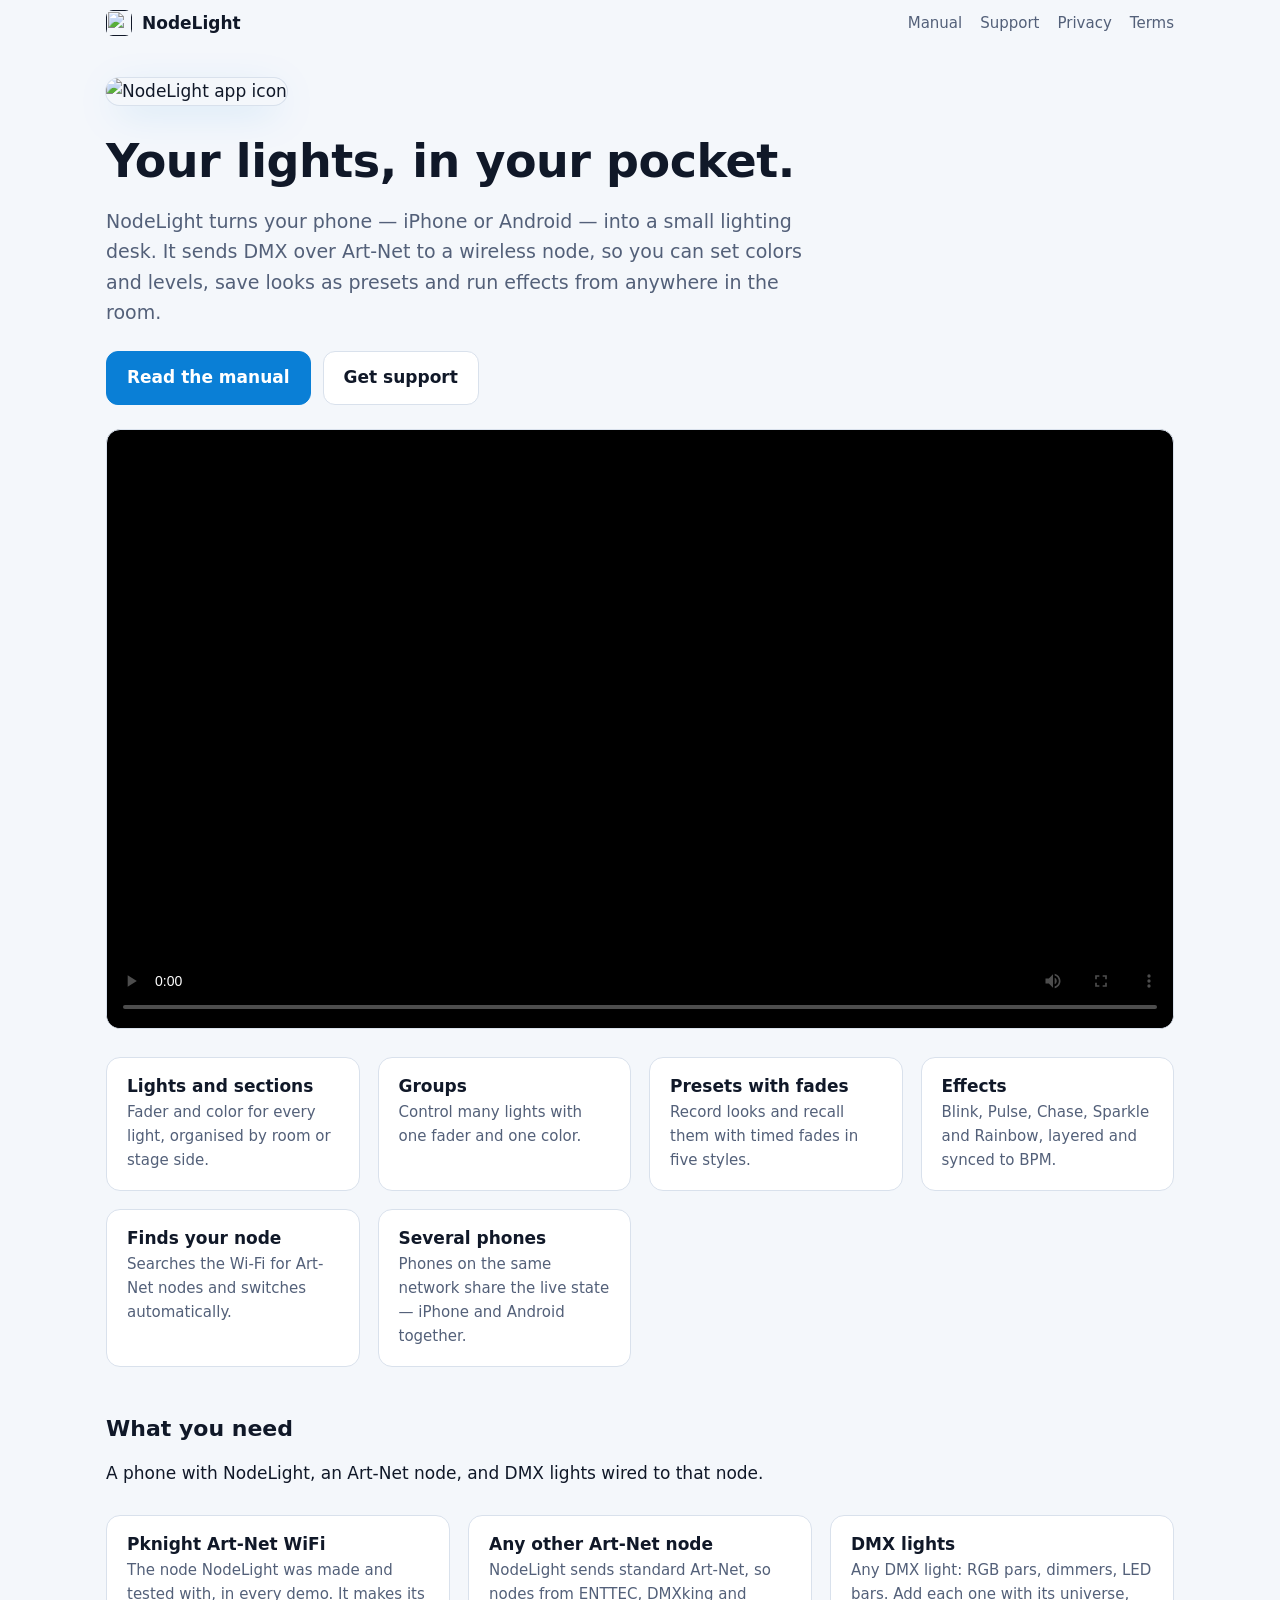
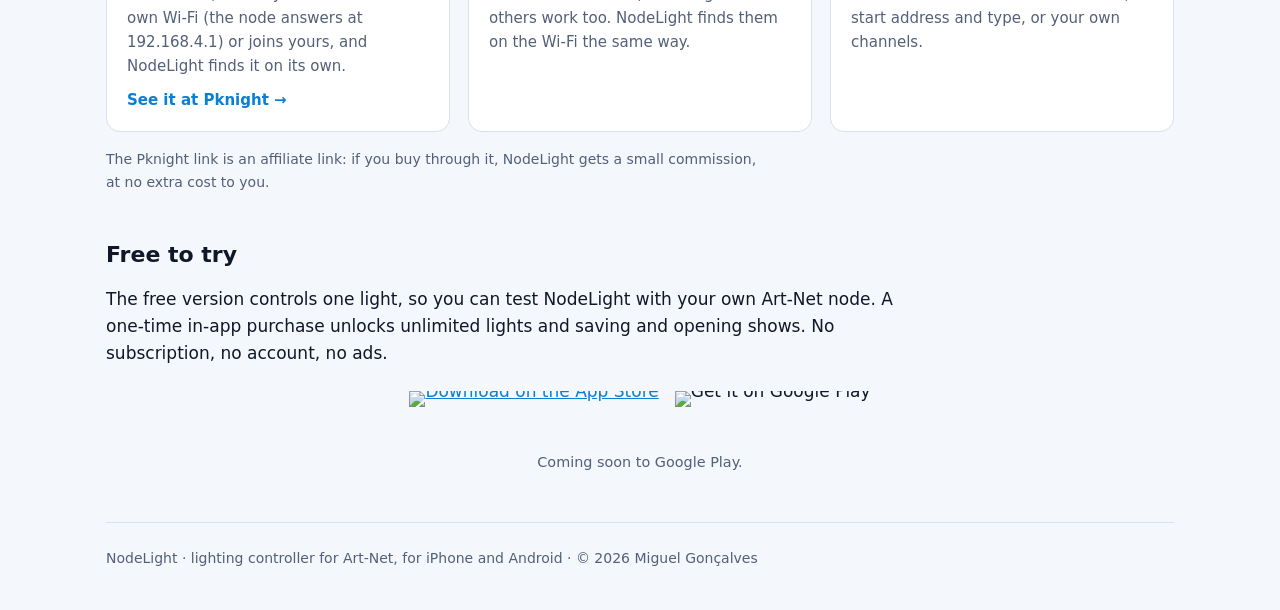
==== index.html @ a6092af4 "Pknight affiliate link: straight to the Art-Net WiFi node Co-Authored-By: Claude Opus 5.5 <noreply@a" ====
<!doctype html>
<html lang="en">
<head>
<meta charset="utf-8">
<meta name="viewport" content="width=device-width, initial-scale=1">
<title>NodeLight — DMX lighting from your phone</title>
<meta name="description" content="NodeLight turns an iPhone or Android phone into a small lighting desk that sends DMX over Art-Net.">
<link rel="icon" href="manual/img/icon.png">
<link rel="stylesheet" href="fonts/fonts.css">
<link rel="stylesheet" href="site.css">
</head>
<body>
<div class="wrap">
<nav class="top">
  <a class="home" href=""><img src="manual/img/icon.png" alt="">NodeLight</a>
  <a href="manual/">Manual</a>
  <a href="support/">Support</a>
  <a href="privacy/">Privacy</a>
  <a href="terms/">Terms</a>
</nav>
<img class="hero-icon" src="manual/img/icon.png" alt="NodeLight app icon">
<h1>Your lights, in your pocket.</h1>
<p class="lede">NodeLight turns your phone — iPhone or Android — into a small lighting desk. It sends DMX over Art-Net to a wireless node, so you can set colors and levels, save looks as presets and run effects from anywhere in the room.</p>
<div class="buttons">
  <a class="btn primary" href="manual/">Read the manual</a>
  <a class="btn" href="support/">Get support</a>
</div>
<video controls preload="metadata" poster="manual/img/poster.jpg" src="media/NodeLight-Tour.mp4?v=20261105b"></video>
<div class="grid">
  <div class="card"><h3>Lights and sections</h3><p>Fader and color for every light, organised by room or stage side.</p></div>
  <div class="card"><h3>Groups</h3><p>Control many lights with one fader and one color.</p></div>
  <div class="card"><h3>Presets with fades</h3><p>Record looks and recall them with timed fades in five styles.</p></div>
  <div class="card"><h3>Effects</h3><p>Blink, Pulse, Chase, Sparkle and Rainbow, layered and synced to BPM.</p></div>
  <div class="card"><h3>Finds your node</h3><p>Searches the Wi-Fi for Art-Net nodes and switches automatically.</p></div>
  <div class="card"><h3>Several phones</h3><p>Phones on the same network share the live state — iPhone and Android together.</p></div>
</div>
<h2>What you need</h2>
<p>A phone with NodeLight, an Art-Net node, and DMX lights wired to that node.</p>
<div class="grid">
  <div class="card"><h3>Pknight Art-Net WiFi</h3><p>The node NodeLight was made and tested with, in every demo. It makes its own Wi-Fi (the node answers at 192.168.4.1) or joins yours, and NodeLight finds it on its own.</p>
    <a class="more" href="https://www.pknightpro.com/products/wireless-wifi-dmx-controller-mini-size-compatible-with-all-apps-using-artnet-sacn-dmx-rdm-protocol?sca_ref=12648274.wlI4dV8oJyv&amp;utm_source=affiliate-miguel-gon%C3%A7alves&amp;utm_medium=affiliate&amp;utm_campaign=pknight-affiliate&amp;utm_content=affiliate-12648274" rel="sponsored noopener" target="_blank">See it at Pknight →</a></div>
  <div class="card"><h3>Any other Art-Net node</h3><p>NodeLight sends standard Art-Net, so nodes from ENTTEC, DMXking and others work too. NodeLight finds them on the Wi-Fi the same way.</p></div>
  <div class="card"><h3>DMX lights</h3><p>Any DMX light: RGB pars, dimmers, LED bars. Add each one with its universe, start address and type, or your own channels.</p></div>
</div>
<p class="note">The Pknight link is an affiliate link: if you buy through it, NodeLight gets a small commission, at no extra cost to you.</p>
<h2>Free to try</h2>
<p>The free version controls one light, so you can test NodeLight with your own Art-Net node. A one-time in-app purchase unlocks unlimited lights and saving and opening shows. No subscription, no account, no ads.</p>
<!-- Store badges: App Store live since 6 Nov 2026; Google Play not yet. To turn one on, change its <span class="store soon"> to
     <a class="store" href="..."> and drop the "Coming soon" line when both are live.
     App Store: https://apps.apple.com/app/id6825831760
     Google Play: https://play.google.com/store/apps/details?id=com.miguelgoncalves.nodelight -->
<div class="stores">
  <a class="store" href="https://apps.apple.com/app/id6825831760"><img class="apple" src="media/badges/app-store-badge.svg" alt="Download on the App Store"></a>
  <span class="store soon" aria-disabled="true"><img class="google" src="media/badges/google-play-badge.png" alt="Get it on Google Play"></span>
  <p class="soon-note">Coming soon to Google Play.</p>
</div>
<footer>NodeLight · lighting controller for Art-Net, for iPhone and Android · © 2026 Miguel Gonçalves</footer>
</div>
</body>
</html>
---- site.css ----
:root {
  --bg: #f4f7fb; --surface: #ffffff; --ink: #101828; --muted: #536079; --line: #d9e1ec;
  --neon: #0a7fd6; --neon-soft: #e3f1fd;
  --display: "Bricolage Grotesque", "Avenir Next", system-ui, sans-serif;
  --body: "Atkinson Hyperlegible", system-ui, -apple-system, sans-serif;
  color-scheme: light;
}
@media (prefers-color-scheme: dark) {
  :root { --bg: #060a14; --surface: #0d1424; --ink: #e8eef9; --muted: #93a1bb; --line: #1d2940;
          --neon: #4cb8ff; --neon-soft: #0f2742; color-scheme: dark; }
}
* { box-sizing: border-box; }
body { margin: 0; background: var(--bg); color: var(--ink); font: 17px/1.6 var(--body); }
a { color: var(--neon); }
/* Wide page with side gutters (same as the manual); text lines stay readable with max-width on the text itself. */
.wrap { max-width: 1180px; margin: 0 auto; padding-inline: clamp(20px, 5vw, 56px); }
p { max-width: 75ch; }
.soon-note, .card p { max-width: none; }
/* No rubber-band bounce at the top and bottom: it pulled the fixed bar down with the page. */
html, body { overscroll-behavior-y: none; }
nav.top { display: flex; align-items: center; gap: 18px; padding-block: 10px; flex-wrap: wrap; position: sticky; top: 0; z-index: 20; background: var(--bg); }
nav.top .home { display: flex; align-items: center; gap: 10px; font: 700 17px var(--display); color: var(--ink); text-decoration: none; margin-right: auto; }
nav.top .home img { width: 26px; height: 26px; border-radius: 7px; }
nav.top a:not(.home) { color: var(--muted); text-decoration: none; font-size: 15px; }
nav.top a:not(.home):hover, nav.top a[aria-current] { color: var(--neon); }
h1 { font: 800 clamp(32px, 4.5vw, 46px)/1.08 var(--display); letter-spacing: -0.01em; margin: 32px 0 14px; text-wrap: balance; }
h2 { font: 700 22px/1.25 var(--display); margin: 48px 0 12px; }
.lede { font-size: 19px; color: var(--muted); max-width: 60ch; }
.hero-icon { width: 96px; height: 96px; border-radius: 22px; margin-top: 32px; box-shadow: 0 0 0 1px var(--line), 0 10px 40px -12px var(--neon); }
.buttons { display: flex; gap: 12px; flex-wrap: wrap; margin-block: 24px; }
.btn { display: inline-block; padding: 12px 20px; border-radius: 12px; font-weight: 700; text-decoration: none; border: 1px solid var(--line); background: var(--surface); color: var(--ink); }
.stores { display: flex; flex-wrap: wrap; align-items: center; justify-content: center; gap: 12px 16px; margin-block: 24px 0; }
.store { display: inline-flex; line-height: 0; }
.store img { height: 48px; width: auto; }
.store.soon { cursor: default; }
.soon-note { flex-basis: 100%; margin: 0; text-align: center; font-size: 0.9rem; color: var(--muted); }
.btn.primary { background: var(--neon); border-color: var(--neon); color: #fff; }
video { width: 100%; aspect-ratio: 16 / 9; border-radius: 14px; background: #000; border: 1px solid var(--line); display: block; }
.grid { display: grid; grid-template-columns: repeat(auto-fit, minmax(240px, 1fr)); gap: 18px; margin-block: 28px; }
/* Support: two questions per row, with more room. */
.grid.faq { grid-template-columns: repeat(2, 1fr); gap: 20px; }
@media (max-width: 700px) { .grid.faq { grid-template-columns: 1fr; } }
.grid.faq .card { padding: 22px 24px; }
.grid.faq .card h3 { margin-bottom: 8px; }
.grid.faq .card p { line-height: 1.6; }
.card { background: var(--surface); border: 1px solid var(--line); border-radius: 14px; padding: 18px 20px; }
.card h3 { margin: 0 0 4px; font: 700 17px var(--display); }
.card p { margin: 0; color: var(--muted); font-size: 15px; }
.updated { color: var(--muted); font-size: 15px; }
.contact { margin-block: 28px; }
footer { border-top: 1px solid var(--line); margin-top: 48px; padding-block: 24px 40px; color: var(--muted); font-size: 14px; }
/* What you need: the shop link under a hardware card, and the affiliate note. */
.card .more { display: inline-block; margin-top: 10px; font-weight: 700; font-size: 15px; text-decoration: none; }
.card .more:hover { text-decoration: underline; }
.note { color: var(--muted); font-size: 14px; margin-top: -12px; }
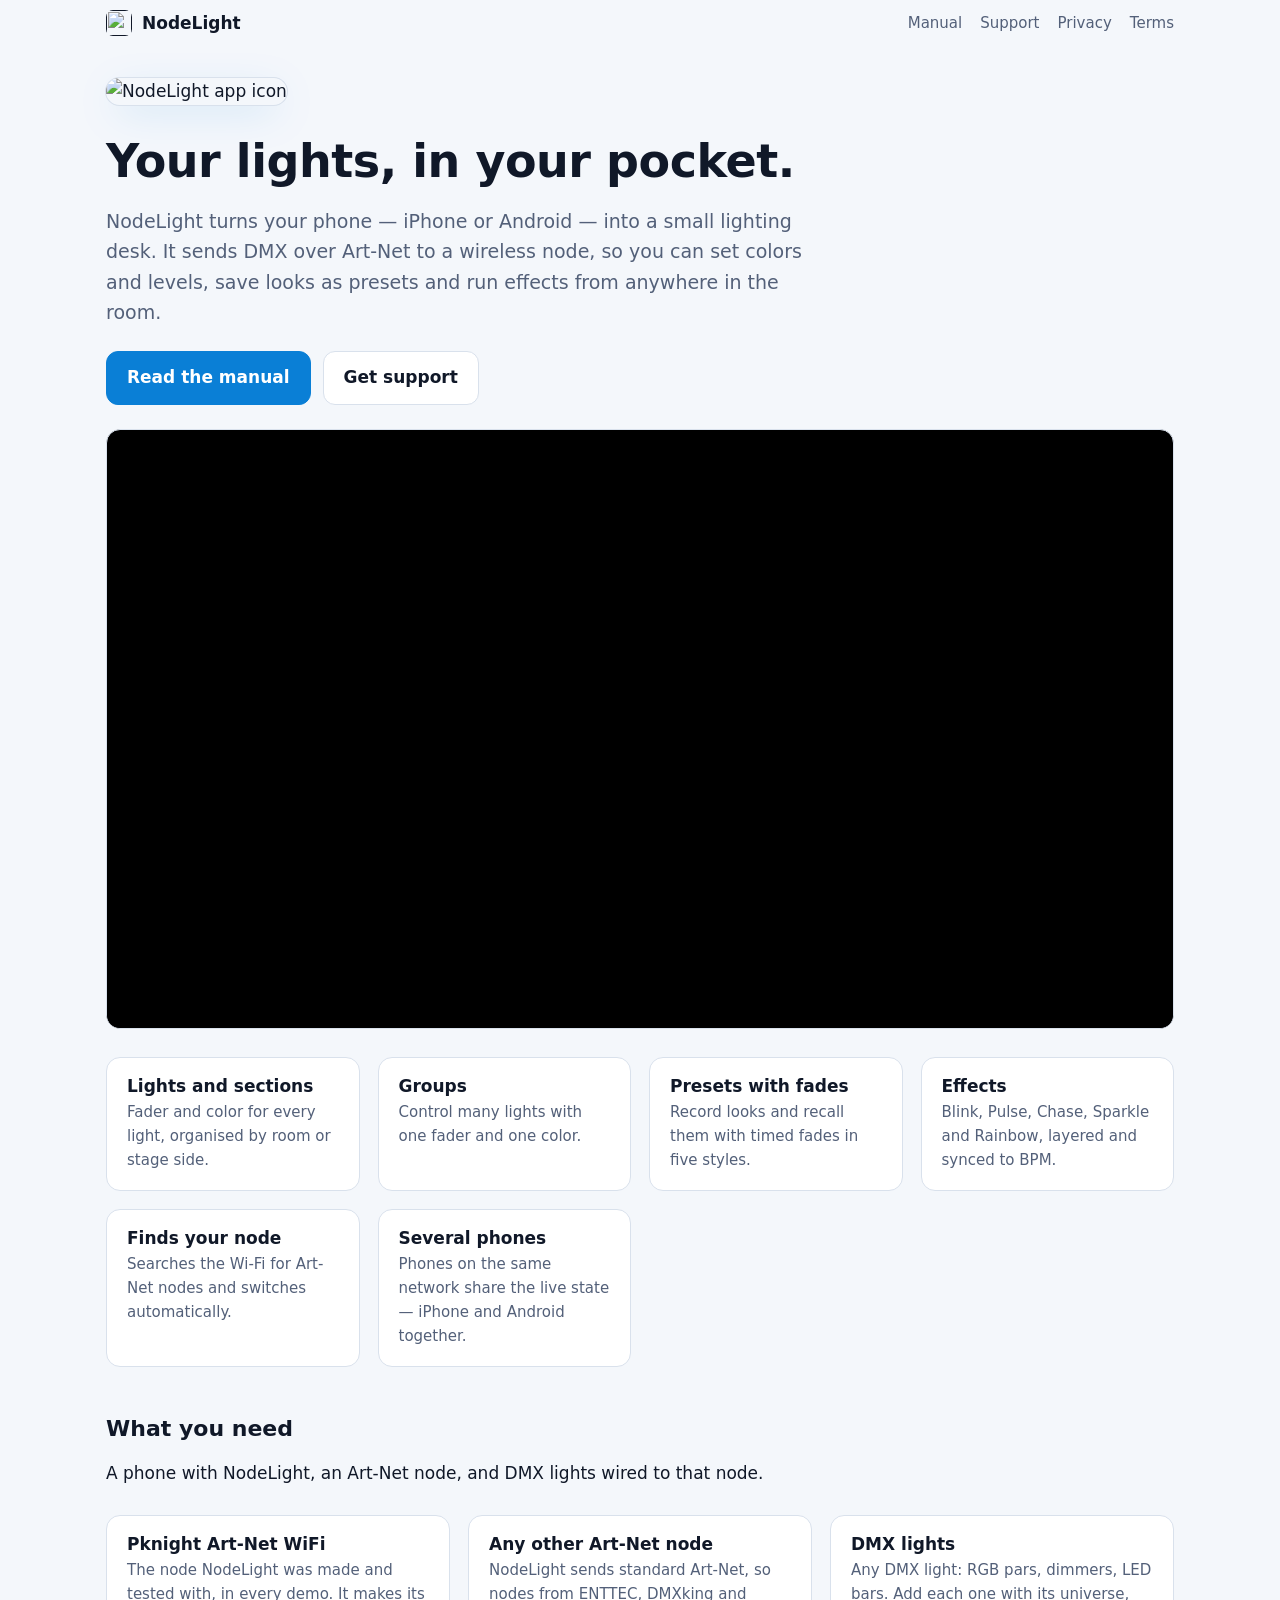
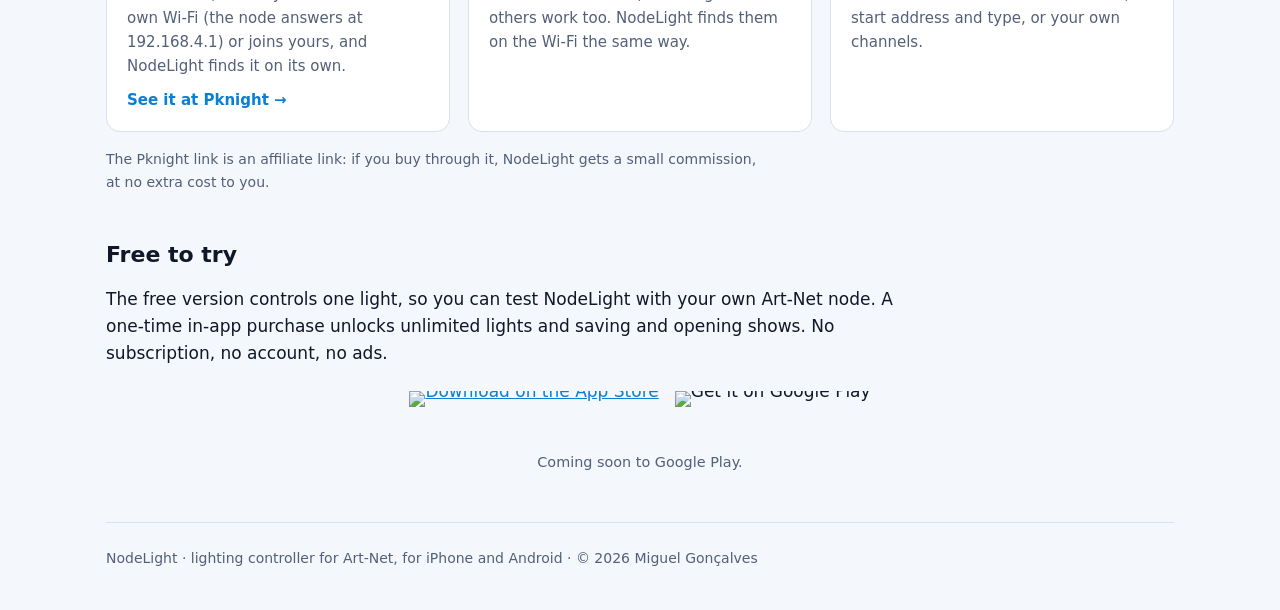
==== commit 05ea5ac0: "Tour video: new narration (Kokoro voice, more pauses) instead of Siri Co-Authored-By: Claude Opus 5." ====
--- a/index.html
+++ b/index.html
@@ -25,7 +25,7 @@
   <a class="btn primary" href="manual/">Read the manual</a>
   <a class="btn" href="support/">Get support</a>
 </div>
-<video controls preload="metadata" poster="manual/img/poster.jpg" src="media/NodeLight-Tour.mp4?v=20261105b"></video>
+<video controls preload="metadata" poster="manual/img/poster.jpg" src="media/NodeLight-Tour.mp4?v=20261111"></video>
 <div class="grid">
   <div class="card"><h3>Lights and sections</h3><p>Fader and color for every light, organised by room or stage side.</p></div>
   <div class="card"><h3>Groups</h3><p>Control many lights with one fader and one color.</p></div>
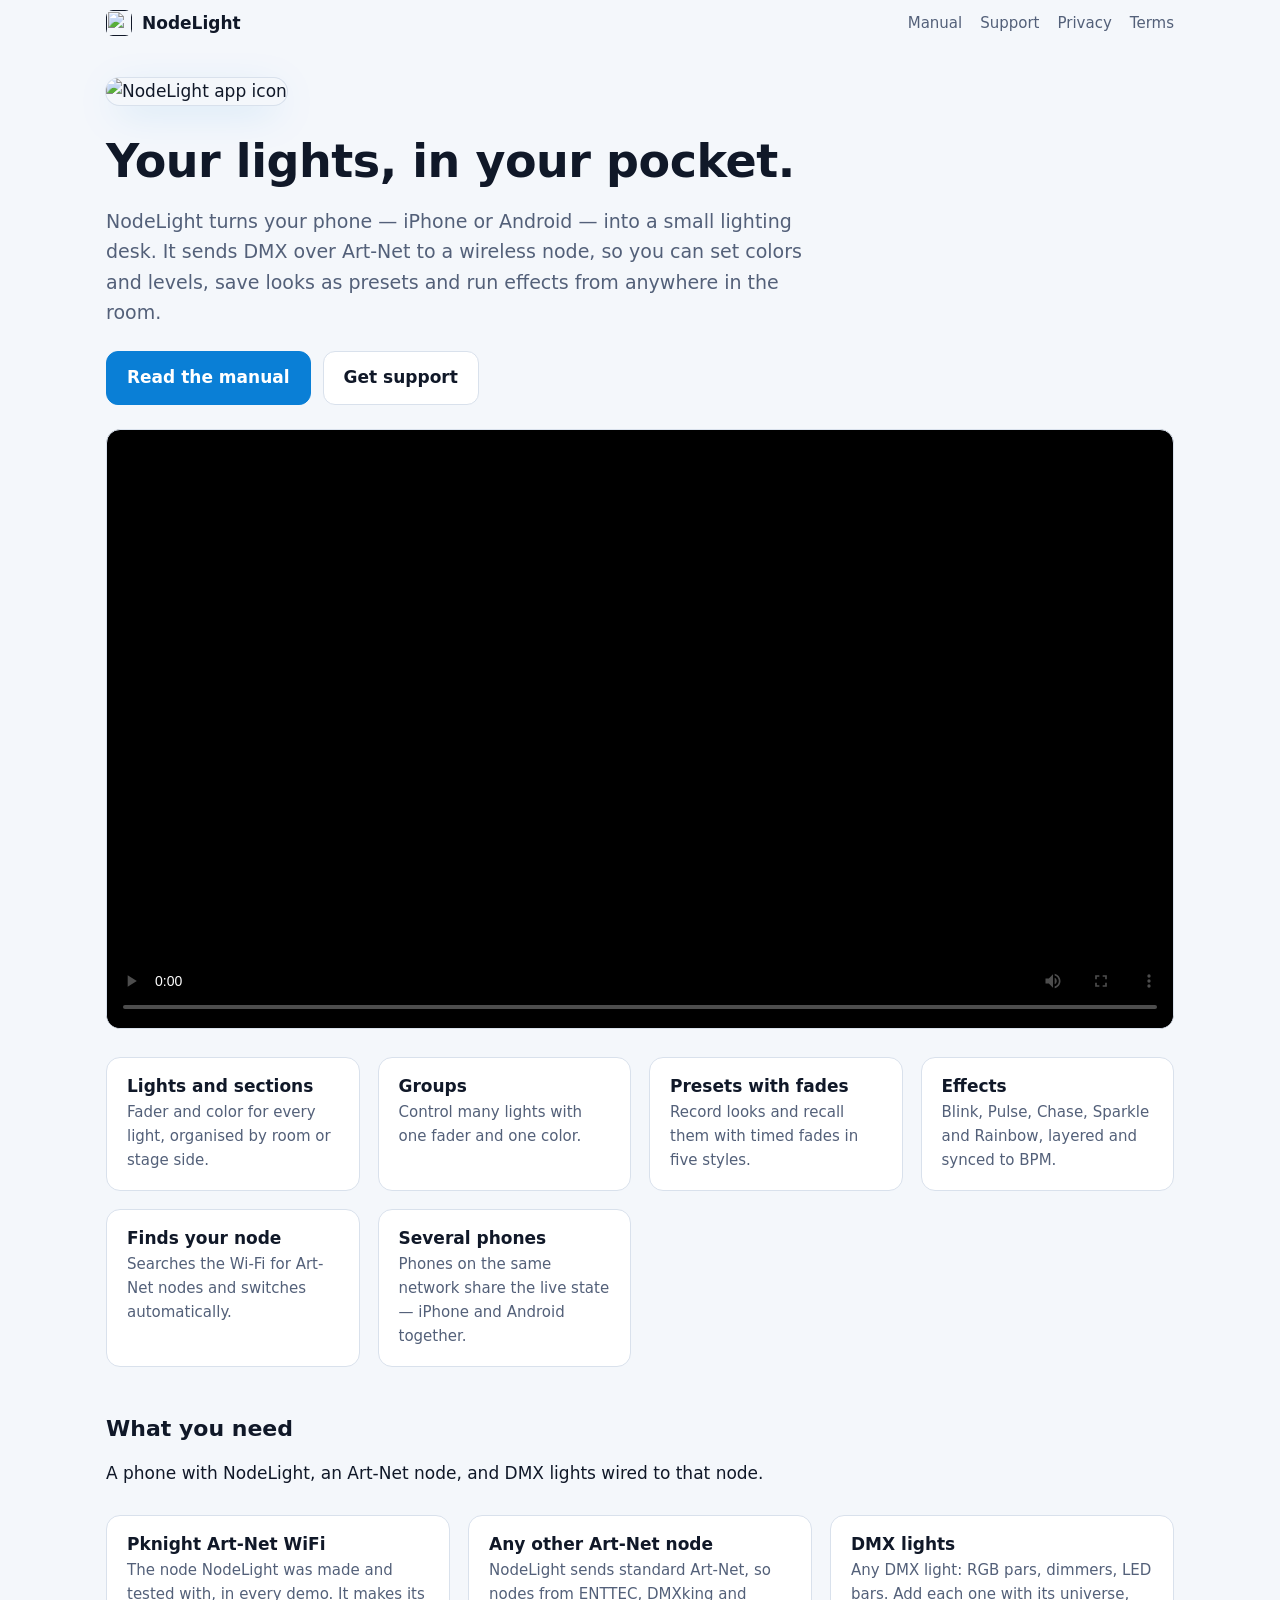
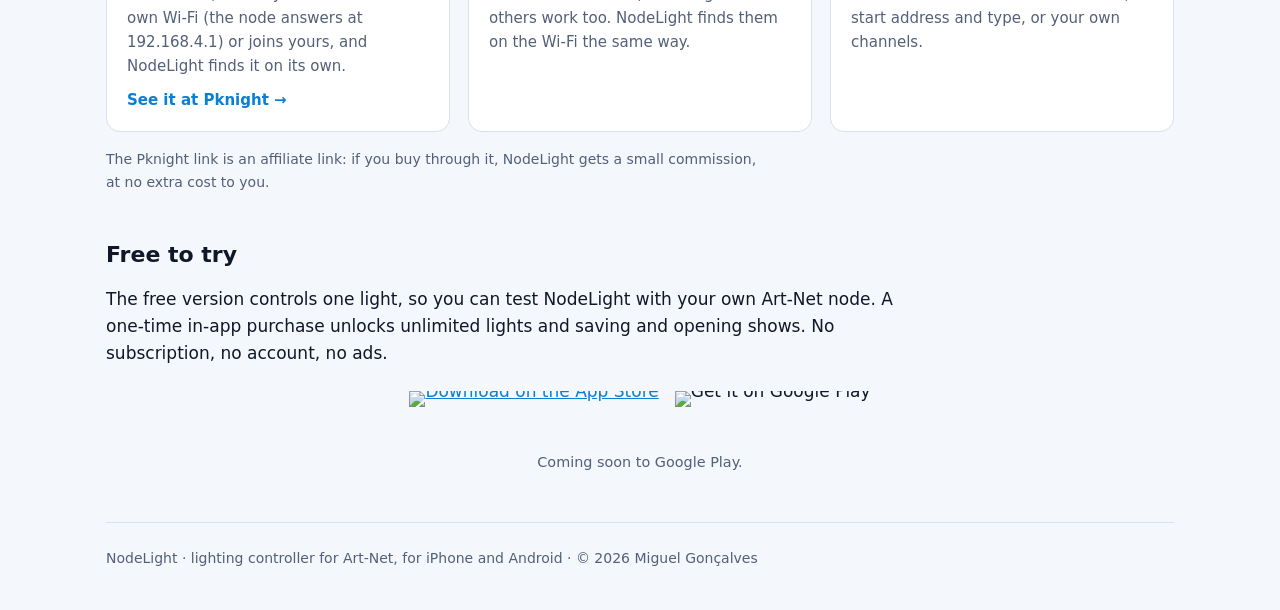
==== commit 005a4e38: "Tour video: shorter pauses in the new narration Co-Authored-By: Claude Opus 5.5 <noreply@anthropic.c" ====
--- a/index.html
+++ b/index.html
@@ -25,7 +25,7 @@
   <a class="btn primary" href="manual/">Read the manual</a>
   <a class="btn" href="support/">Get support</a>
 </div>
-<video controls preload="metadata" poster="manual/img/poster.jpg" src="media/NodeLight-Tour.mp4?v=20261111"></video>
+<video controls preload="metadata" poster="manual/img/poster.jpg" src="media/NodeLight-Tour.mp4?v=20261111b"></video>
 <div class="grid">
   <div class="card"><h3>Lights and sections</h3><p>Fader and color for every light, organised by room or stage side.</p></div>
   <div class="card"><h3>Groups</h3><p>Control many lights with one fader and one color.</p></div>
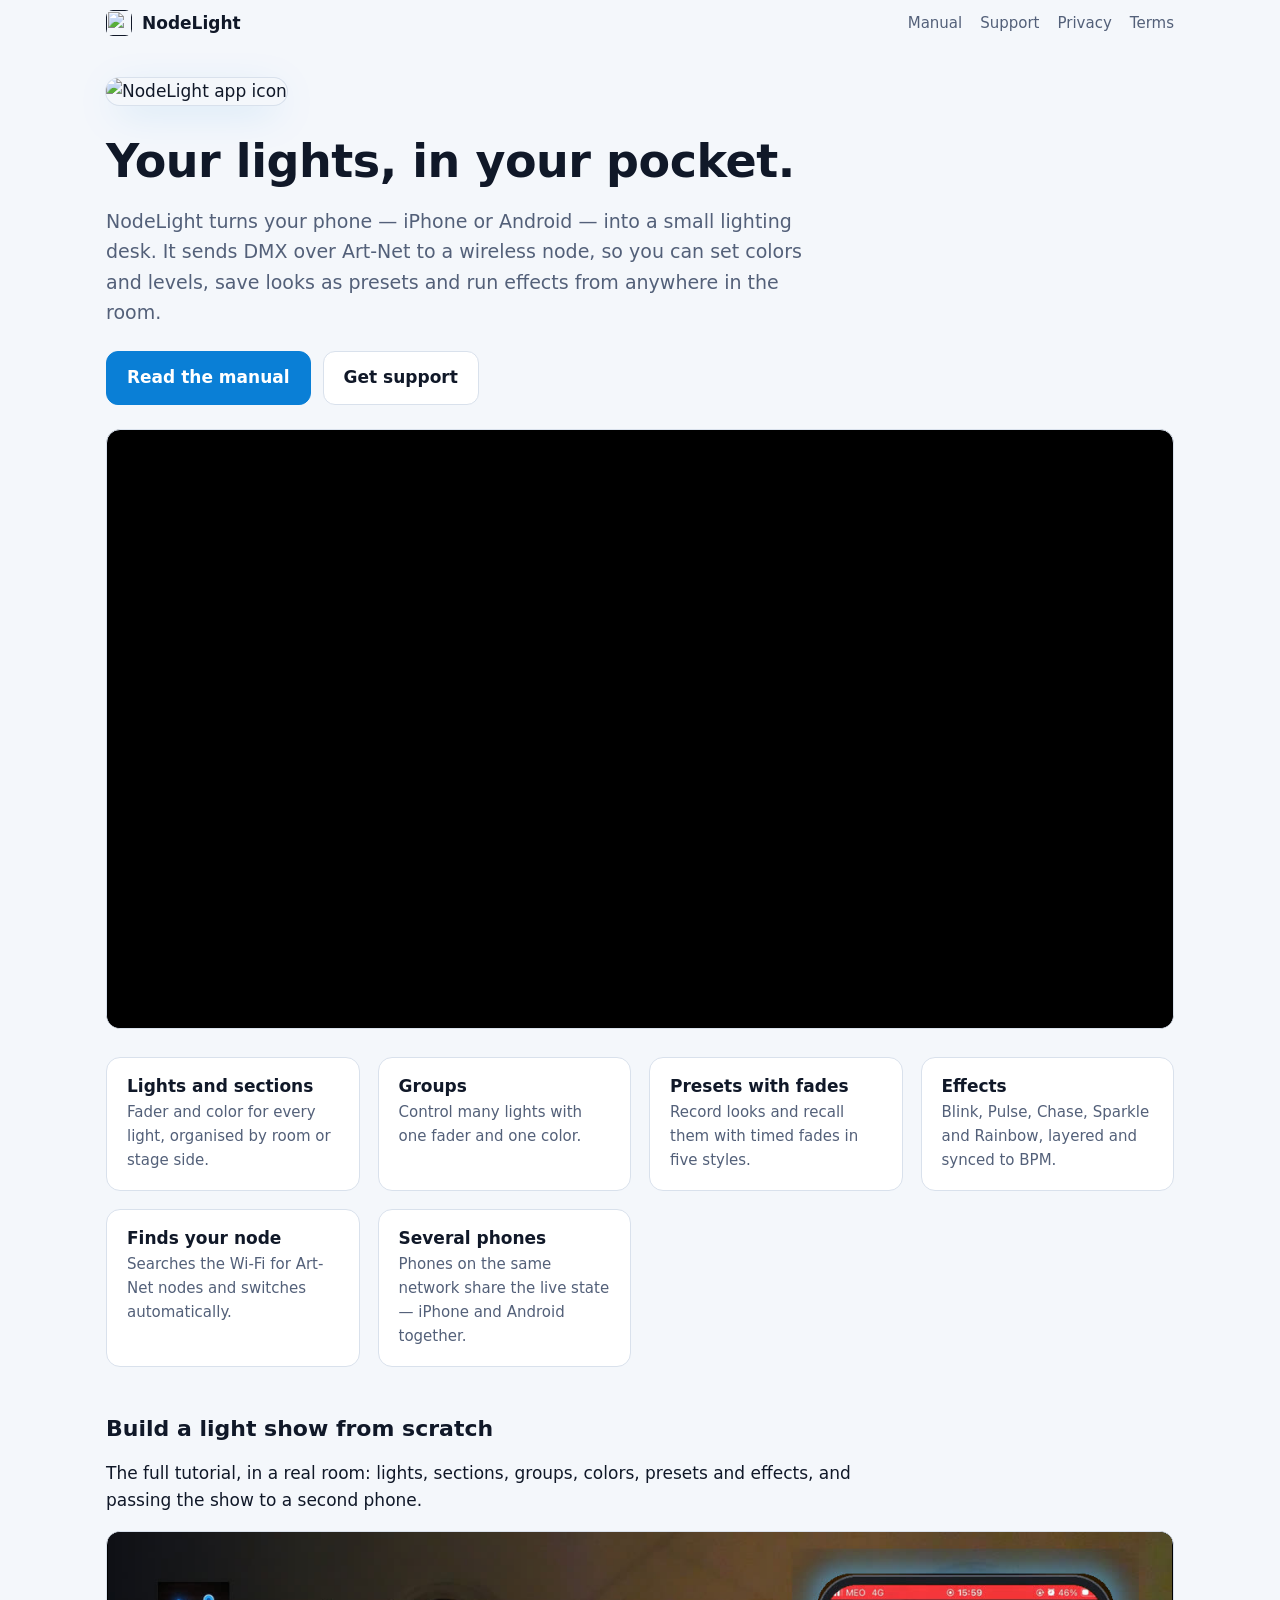
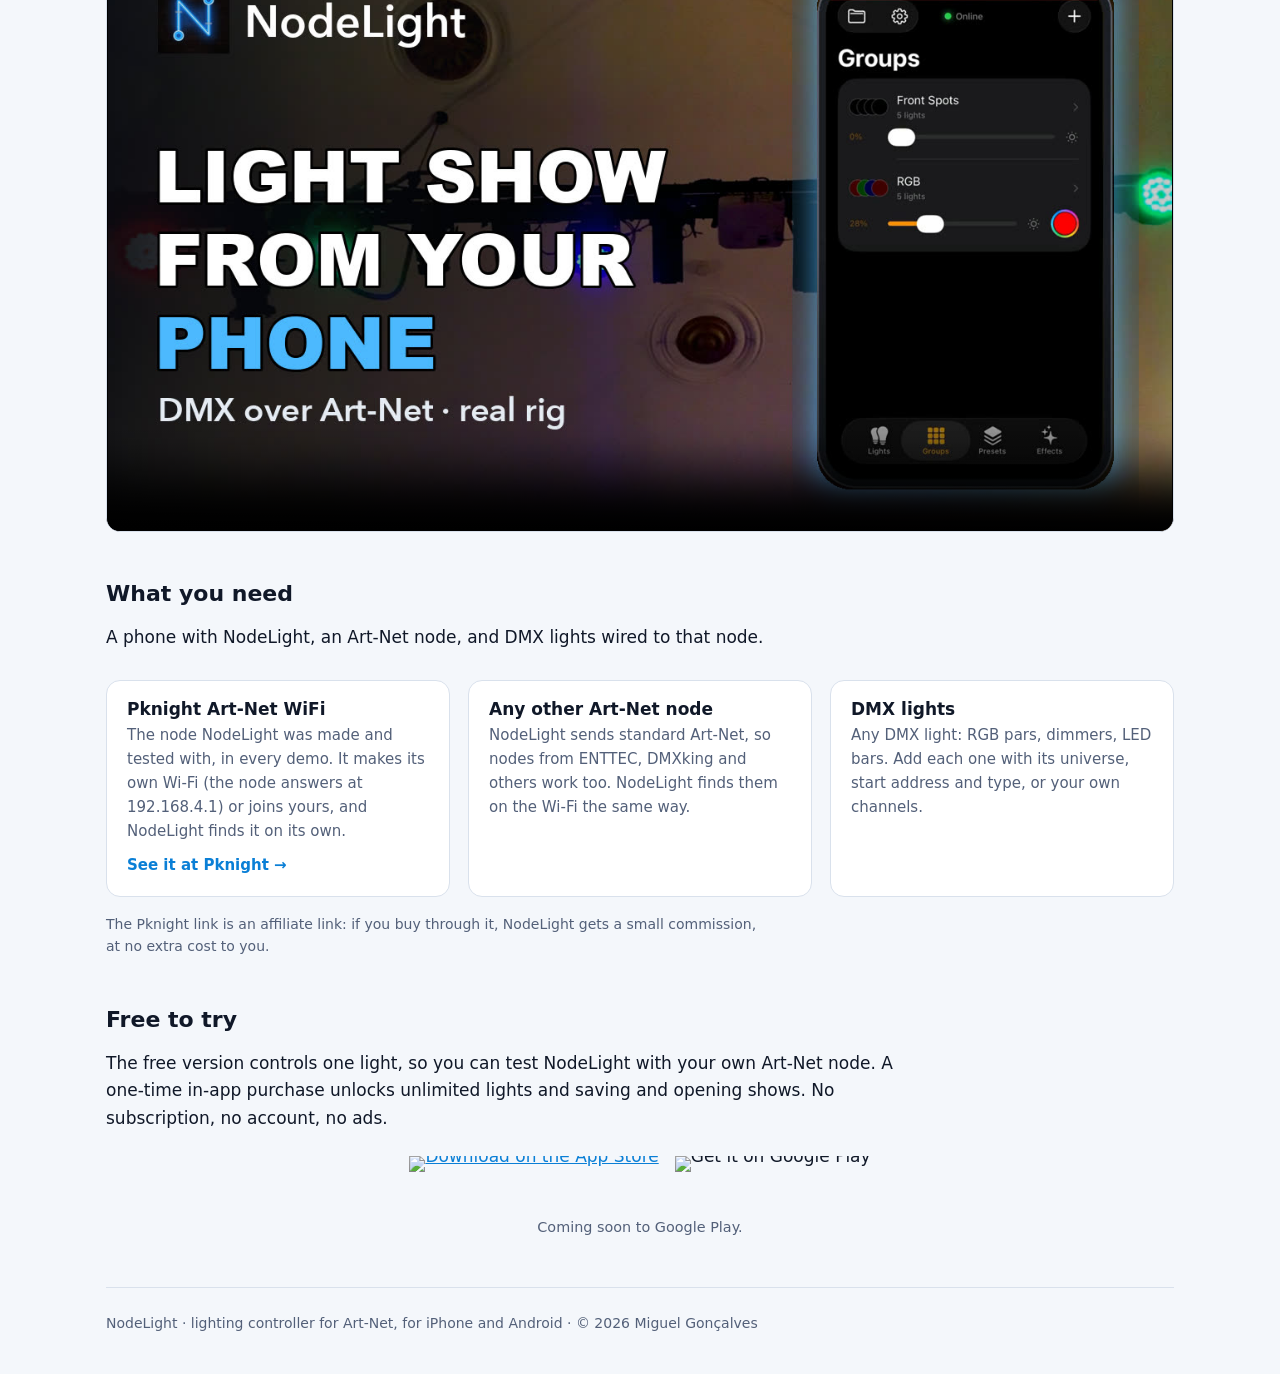
==== commit 6be99e05: "Full tutorial video on the home page (720p, new narration) Co-Authored-By: Claude Opus 5.5 <noreply@" ====
--- a/index.html
+++ b/index.html
@@ -34,6 +34,9 @@
   <div class="card"><h3>Finds your node</h3><p>Searches the Wi-Fi for Art-Net nodes and switches automatically.</p></div>
   <div class="card"><h3>Several phones</h3><p>Phones on the same network share the live state — iPhone and Android together.</p></div>
 </div>
+<h2>Build a light show from scratch</h2>
+<p>The full tutorial, in a real room: lights, sections, groups, colors, presets and effects, and passing the show to a second phone.</p>
+<video controls preload="none" poster="media/NodeLight-Tutorial-poster.jpg?v=20261111" src="media/NodeLight-Tutorial.mp4?v=20261111"><track kind="subtitles" srclang="en" label="English" src="media/NodeLight-Tutorial.en.vtt?v=20261111"></video>
 <h2>What you need</h2>
 <p>A phone with NodeLight, an Art-Net node, and DMX lights wired to that node.</p>
 <div class="grid">
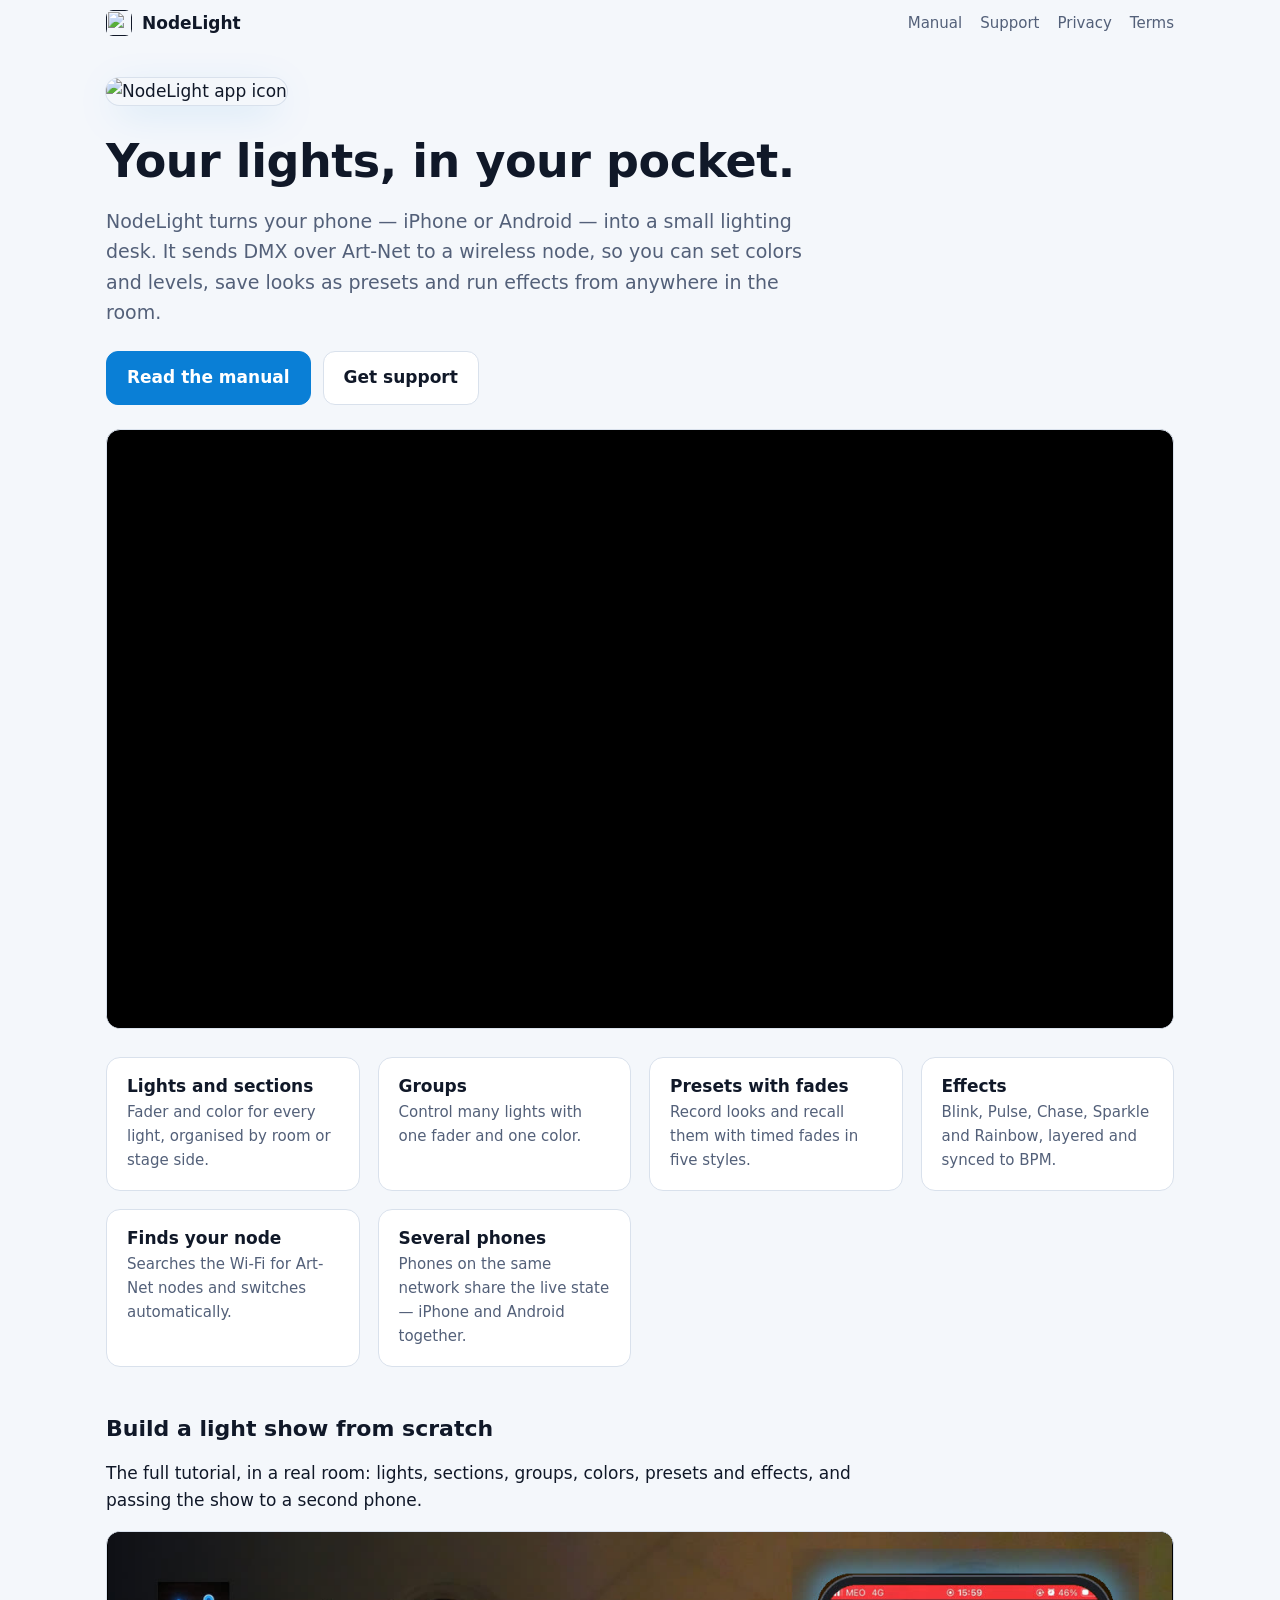
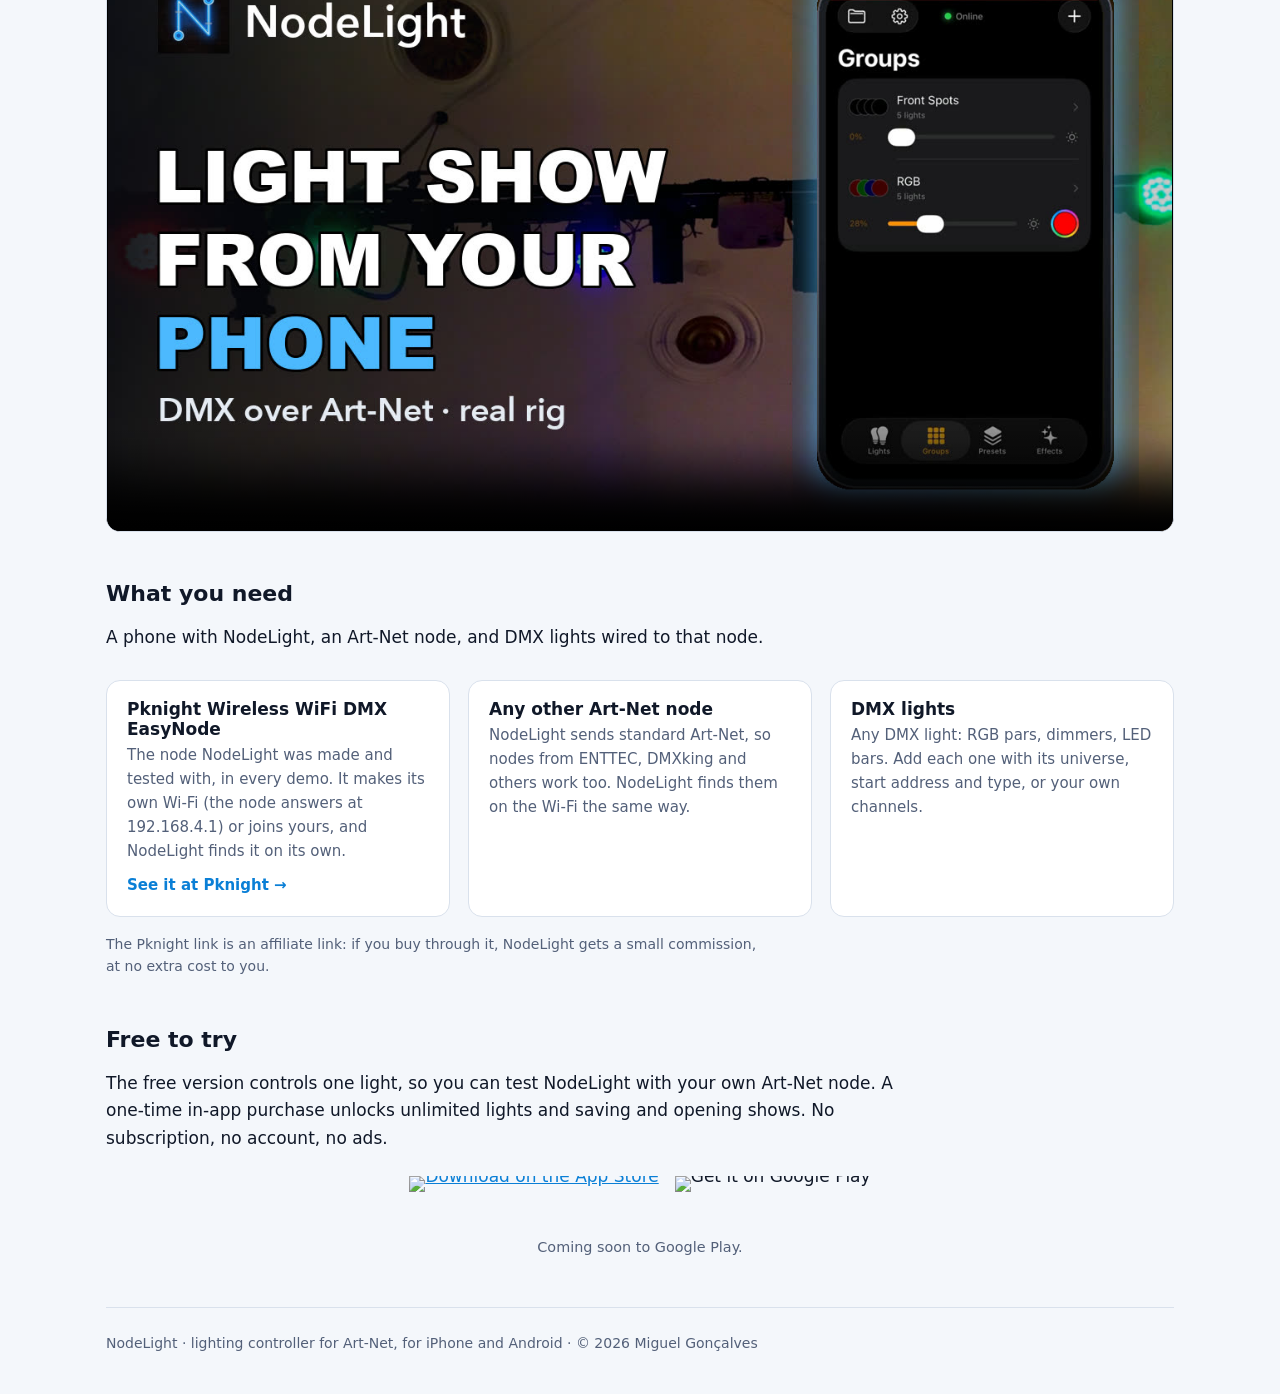
==== commit 1442036a: "Pknight node named as in its store: Wireless WiFi DMX EasyNode Co-Authored-By: Claude Opus 5.5 <nore" ====
--- a/index.html
+++ b/index.html
@@ -40,7 +40,7 @@
 <h2>What you need</h2>
 <p>A phone with NodeLight, an Art-Net node, and DMX lights wired to that node.</p>
 <div class="grid">
-  <div class="card"><h3>Pknight Art-Net WiFi</h3><p>The node NodeLight was made and tested with, in every demo. It makes its own Wi-Fi (the node answers at 192.168.4.1) or joins yours, and NodeLight finds it on its own.</p>
+  <div class="card"><h3>Pknight Wireless WiFi DMX EasyNode</h3><p>The node NodeLight was made and tested with, in every demo. It makes its own Wi-Fi (the node answers at 192.168.4.1) or joins yours, and NodeLight finds it on its own.</p>
     <a class="more" href="https://www.pknightpro.com/products/wireless-wifi-dmx-controller-mini-size-compatible-with-all-apps-using-artnet-sacn-dmx-rdm-protocol?sca_ref=12648274.wlI4dV8oJyv&amp;utm_source=affiliate-miguel-gon%C3%A7alves&amp;utm_medium=affiliate&amp;utm_campaign=pknight-affiliate&amp;utm_content=affiliate-12648274" rel="sponsored noopener" target="_blank">See it at Pknight →</a></div>
   <div class="card"><h3>Any other Art-Net node</h3><p>NodeLight sends standard Art-Net, so nodes from ENTTEC, DMXking and others work too. NodeLight finds them on the Wi-Fi the same way.</p></div>
   <div class="card"><h3>DMX lights</h3><p>Any DMX light: RGB pars, dimmers, LED bars. Add each one with its universe, start address and type, or your own channels.</p></div>
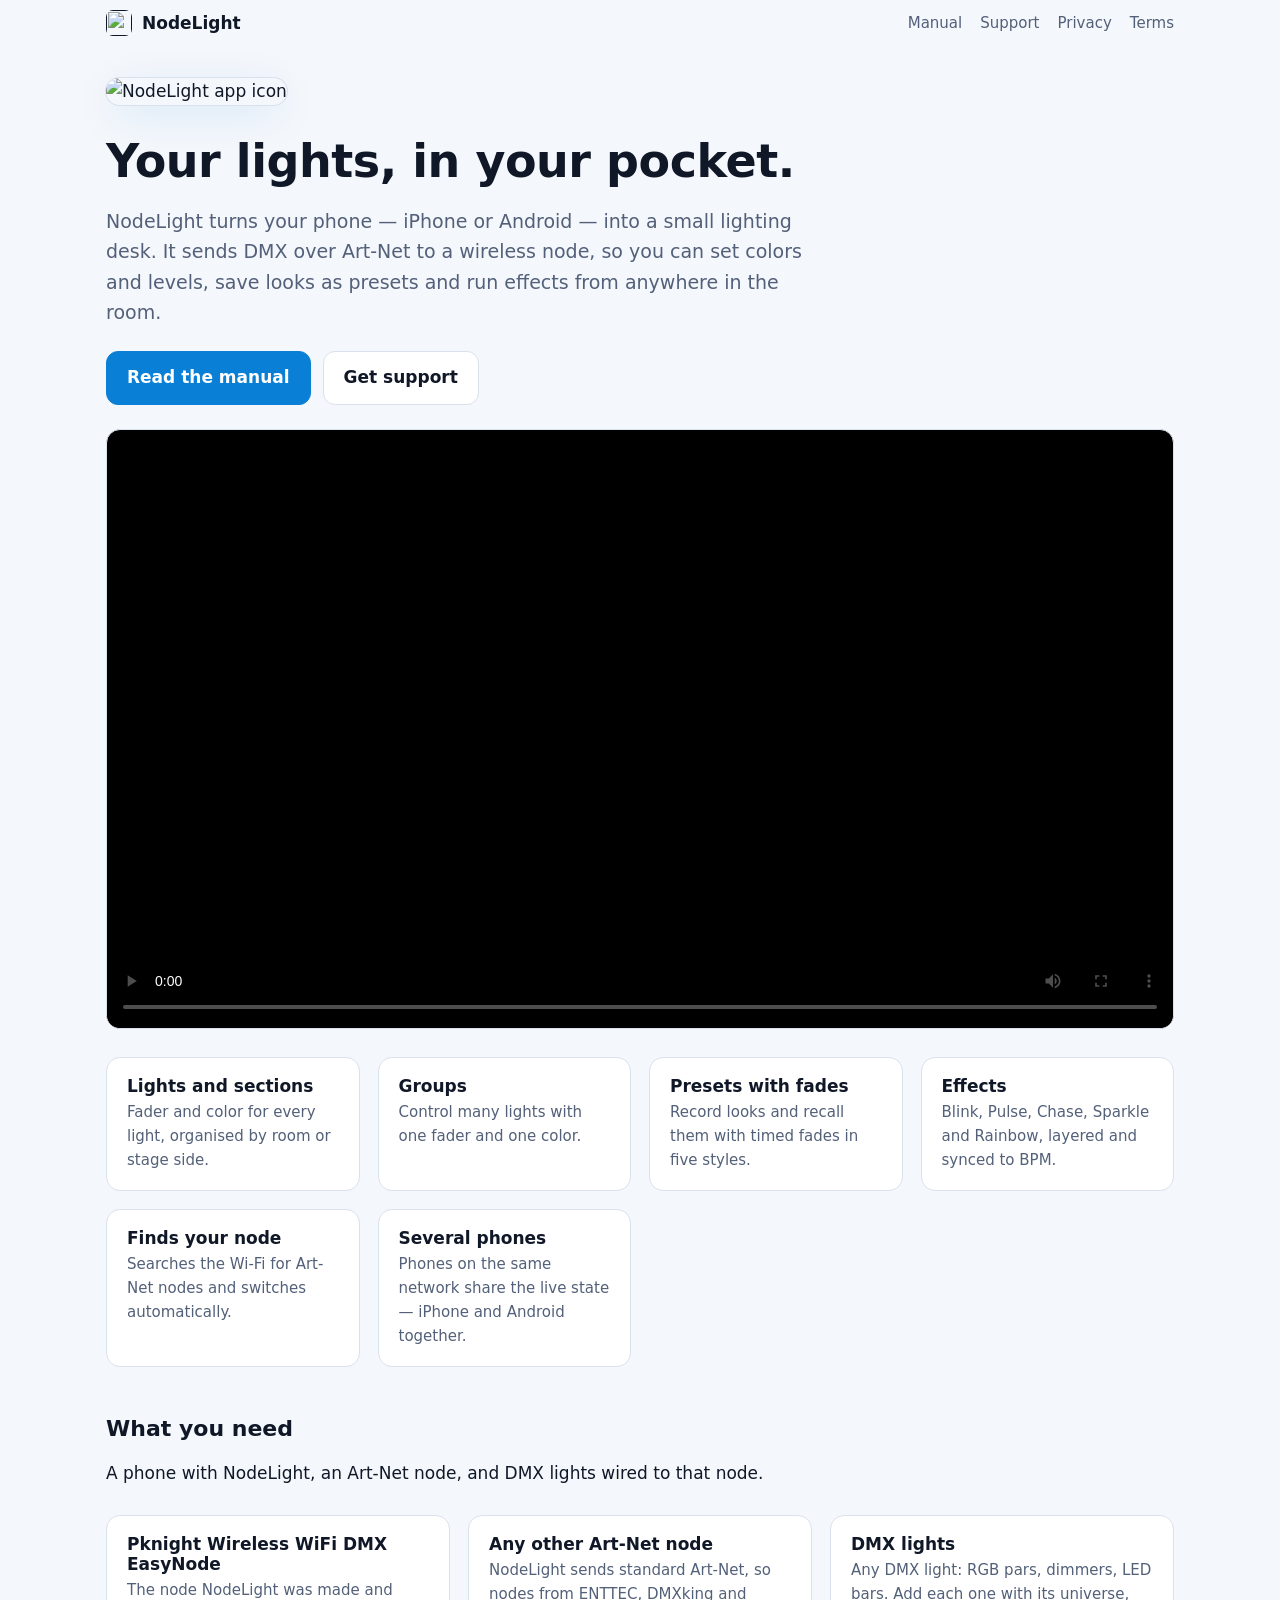
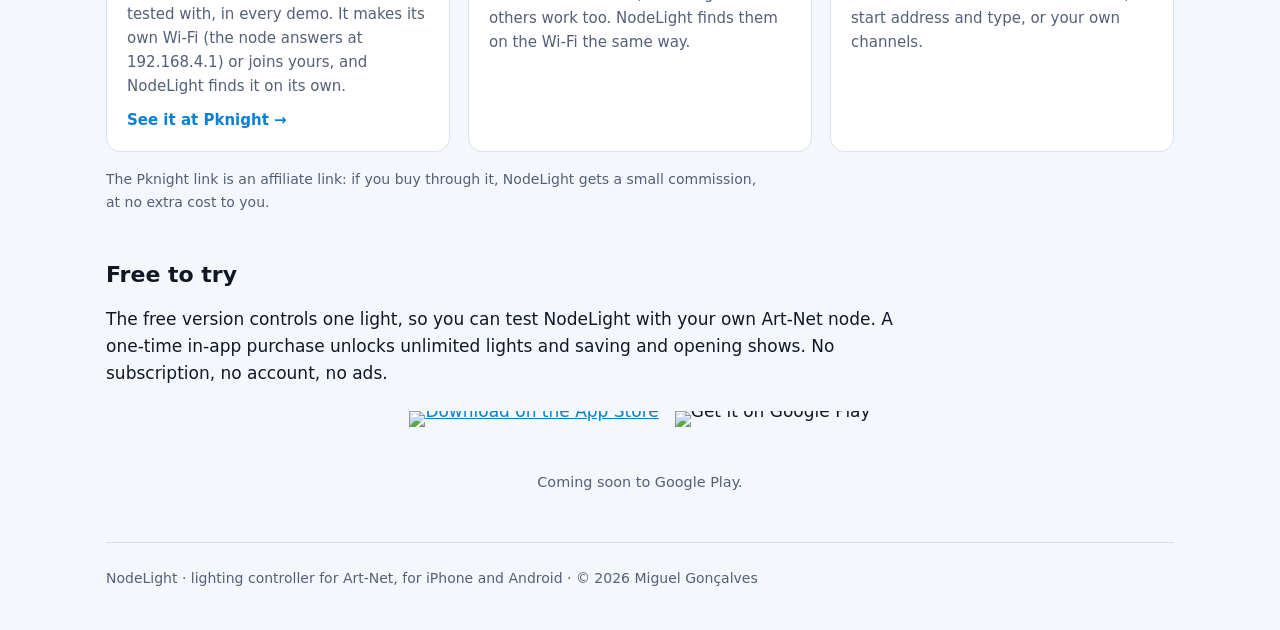
==== commit bba2b446: "Home page: only the tour video (tutorial video removed) Co-Authored-By: Claude Opus 5.5 <noreply@ant" ====
--- a/index.html
+++ b/index.html
@@ -34,9 +34,6 @@
   <div class="card"><h3>Finds your node</h3><p>Searches the Wi-Fi for Art-Net nodes and switches automatically.</p></div>
   <div class="card"><h3>Several phones</h3><p>Phones on the same network share the live state — iPhone and Android together.</p></div>
 </div>
-<h2>Build a light show from scratch</h2>
-<p>The full tutorial, in a real room: lights, sections, groups, colors, presets and effects, and passing the show to a second phone.</p>
-<video controls preload="none" poster="media/NodeLight-Tutorial-poster.jpg?v=20261111" src="media/NodeLight-Tutorial.mp4?v=20261111"><track kind="subtitles" srclang="en" label="English" src="media/NodeLight-Tutorial.en.vtt?v=20261111"></video>
 <h2>What you need</h2>
 <p>A phone with NodeLight, an Art-Net node, and DMX lights wired to that node.</p>
 <div class="grid">
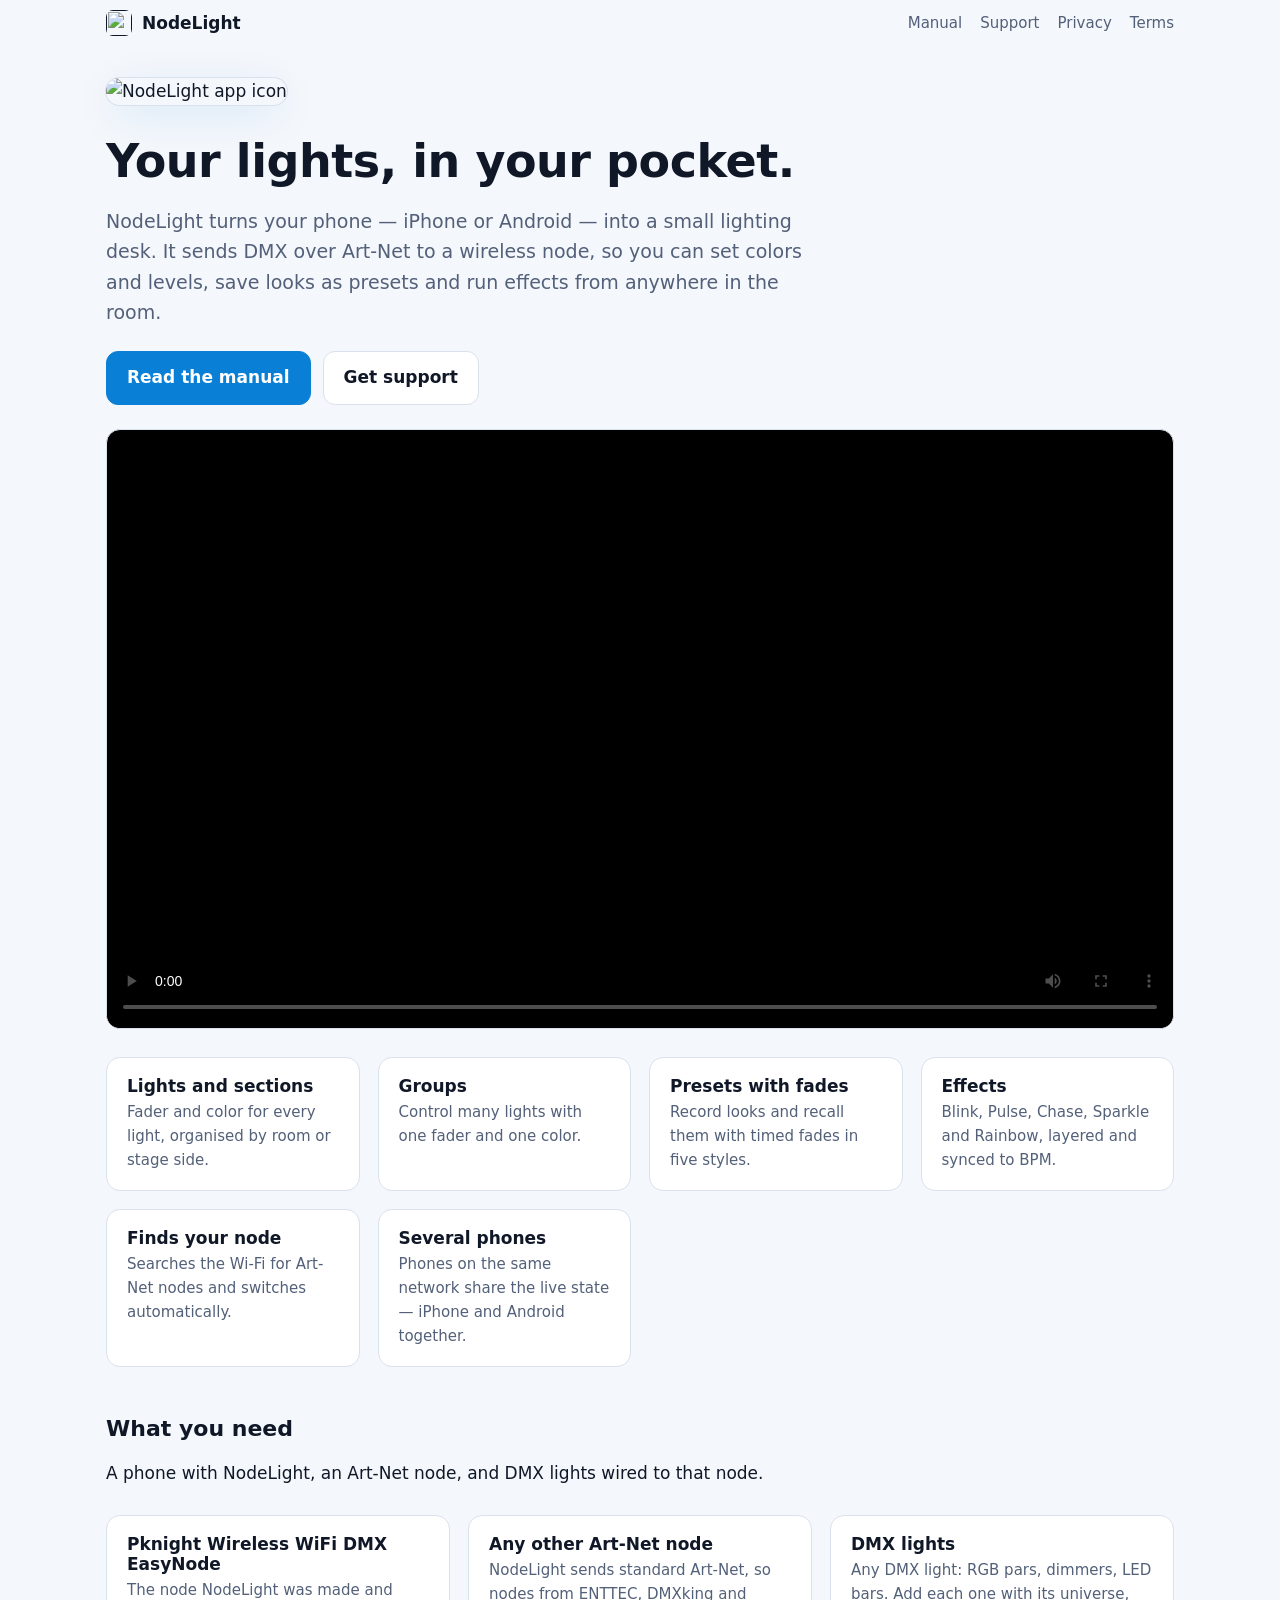
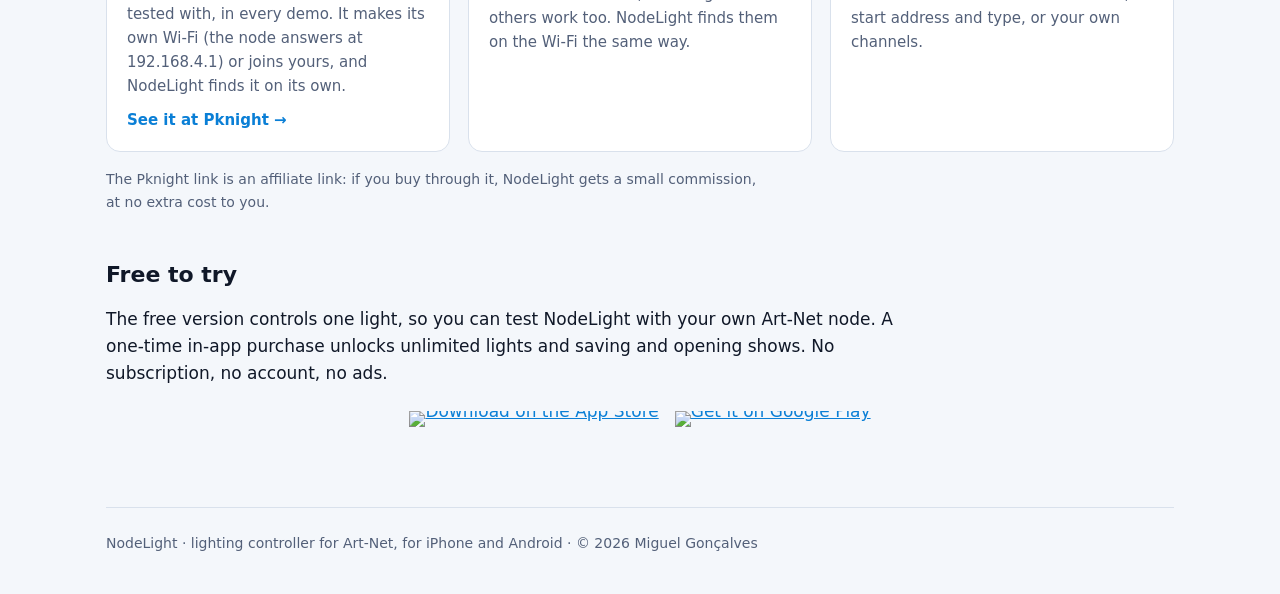
==== commit ce89acd0: "Google Play is live: turn on its badge, drop the coming-soon line Co-Authored-By: Claude Opus 5.5 <n" ====
--- a/index.html
+++ b/index.html
@@ -45,14 +45,10 @@
 <p class="note">The Pknight link is an affiliate link: if you buy through it, NodeLight gets a small commission, at no extra cost to you.</p>
 <h2>Free to try</h2>
 <p>The free version controls one light, so you can test NodeLight with your own Art-Net node. A one-time in-app purchase unlocks unlimited lights and saving and opening shows. No subscription, no account, no ads.</p>
-<!-- Store badges: App Store live since 6 Nov 2026; Google Play not yet. To turn one on, change its <span class="store soon"> to
-     <a class="store" href="..."> and drop the "Coming soon" line when both are live.
-     App Store: https://apps.apple.com/app/id6825831760
-     Google Play: https://play.google.com/store/apps/details?id=com.miguelgoncalves.nodelight -->
+<!-- Store badges: App Store live since 6 Nov 2026, Google Play since 14 Nov 2026. -->
 <div class="stores">
   <a class="store" href="https://apps.apple.com/app/id6825831760"><img class="apple" src="media/badges/app-store-badge.svg" alt="Download on the App Store"></a>
-  <span class="store soon" aria-disabled="true"><img class="google" src="media/badges/google-play-badge.png" alt="Get it on Google Play"></span>
-  <p class="soon-note">Coming soon to Google Play.</p>
+  <a class="store" href="https://play.google.com/store/apps/details?id=com.miguelgoncalves.nodelight"><img class="google" src="media/badges/google-play-badge.png" alt="Get it on Google Play"></a>
 </div>
 <footer>NodeLight · lighting controller for Art-Net, for iPhone and Android · © 2026 Miguel Gonçalves</footer>
 </div>
